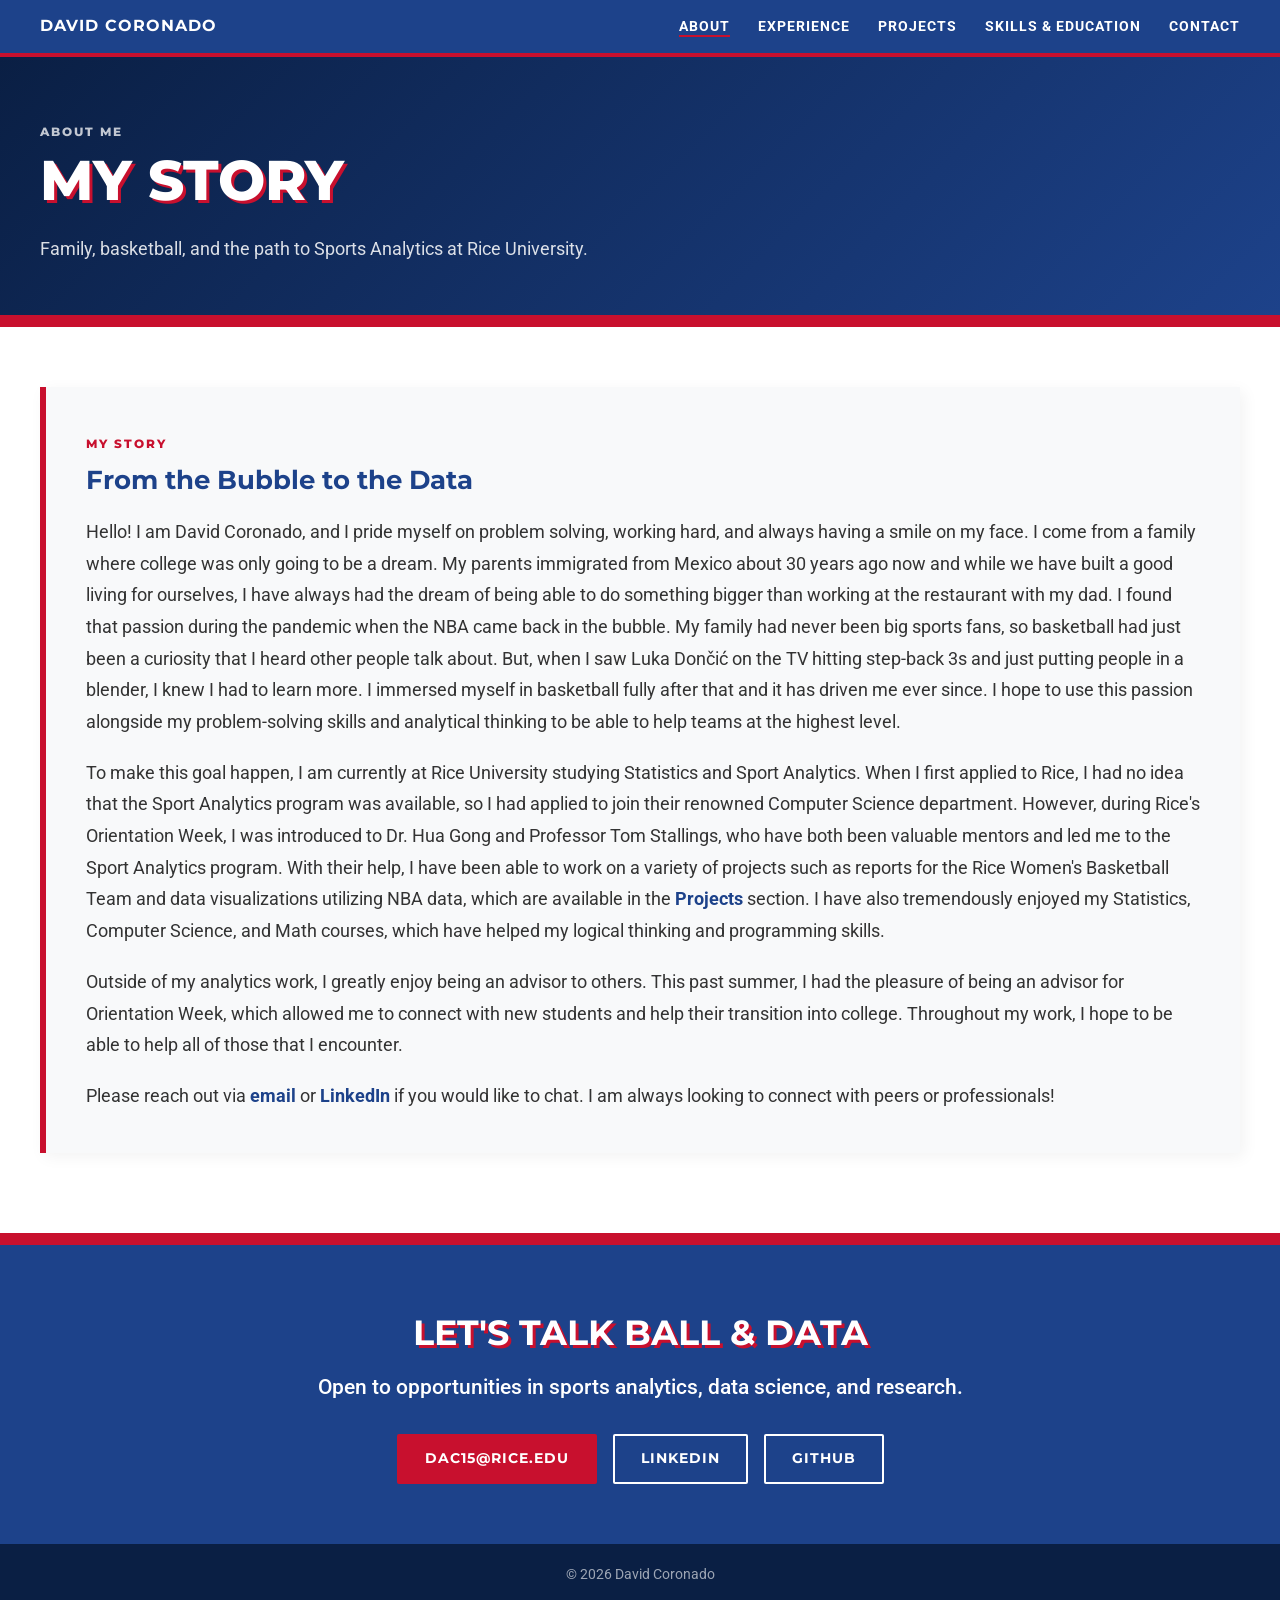
==== about.html @ 11c51b5b "Split portfolio into separate pages with tabbed navigation Move About, Experience, Projects, and Ski" ====
<!DOCTYPE html>
<html lang="en">
<head>
    <meta charset="UTF-8">
    <meta name="viewport" content="width=device-width, initial-scale=1.0">
    <title>About | David Coronado</title>
    <meta name="description" content="David Coronado's story: from the NBA bubble to Sports Analytics and Statistics at Rice University.">
    <link rel="stylesheet" href="style.css">
    <link href="https://fonts.googleapis.com/css2?family=Montserrat:wght@700;800&family=Roboto:wght@400;500&display=swap" rel="stylesheet">
</head>
<body>

    <nav class="top-nav">
        <div class="main-container nav-inner">
            <a href="index.html" class="site-title">David Coronado</a>
            <ul class="nav-links">
                <li><a href="about.html" class="active" aria-current="page">About</a></li>
                <li><a href="experience.html">Experience</a></li>
                <li><a href="projects.html">Projects</a></li>
                <li><a href="skills.html">Skills &amp; Education</a></li>
                <li><a href="#contact">Contact</a></li>
            </ul>
        </div>
    </nav>


    <header class="page-hero">
        <div class="main-container">
            <span class="category-tag light">About Me</span>
            <h1>MY STORY</h1>
            <p class="hero-lede">Family, basketball, and the path to Sports Analytics at Rice University.</p>
        </div>
    </header>

    <main class="main-container">

        <section class="story-block">
            <header class="section-header">
                <span class="category-tag">My Story</span>
                <h2>From the Bubble to the Data</h2>
            </header>
            <p>
                Hello! I am David Coronado, and I pride myself on problem solving, working hard, and always having a smile on my face. I come from a family where college was only going to be a dream. My parents immigrated from Mexico about 30 years ago now and while we have built a good living for ourselves, I have always had the dream of being able to do something bigger than working at the restaurant with my dad. I found that passion during the pandemic when the NBA came back in the bubble. My family had never been big sports fans, so basketball had just been a curiosity that I heard other people talk about. But, when I saw Luka Dončić on the TV hitting step-back 3s and just putting people in a blender, I knew I had to learn more. I immersed myself in basketball fully after that and it has driven me ever since. I hope to use this passion alongside my problem-solving skills and analytical thinking to be able to help teams at the highest level.
            </p>
            <p>
                To make this goal happen, I am currently at Rice University studying Statistics and Sport Analytics. When I first applied to Rice, I had no idea that the Sport Analytics program was available, so I had applied to join their renowned Computer Science department. However, during Rice's Orientation Week, I was introduced to Dr. Hua Gong and Professor Tom Stallings, who have both been valuable mentors and led me to the Sport Analytics program. With their help, I have been able to work on a variety of projects such as reports for the Rice Women's Basketball Team and data visualizations utilizing NBA data, which are available in the <a href="projects.html">Projects</a> section. I have also tremendously enjoyed my Statistics, Computer Science, and Math courses, which have helped my logical thinking and programming skills.
            </p>
            <p>
                Outside of my analytics work, I greatly enjoy being an advisor to others. This past summer, I had the pleasure of being an advisor for Orientation Week, which allowed me to connect with new students and help their transition into college. Throughout my work, I hope to be able to help all of those that I encounter.
            </p>
            <p>
                Please reach out via <a href="mailto:dac15@rice.edu">email</a> or <a href="https://www.linkedin.com/in/david-coronado-189642289" target="_blank" rel="noopener">LinkedIn</a> if you would like to chat. I am always looking to connect with peers or professionals!
            </p>
        </section>

    </main>

    <!-- CONTACT -->
    <section class="final-statement" id="contact">
        <div class="main-container">
            <h3 class="contact-title">Let's Talk Ball &amp; Data</h3>
            <p>Open to opportunities in sports analytics, data science, and research.</p>
            <div class="hero-actions centered">
                <a href="mailto:dac15@rice.edu" class="btn btn-red">dac15@rice.edu</a>
                <a href="https://www.linkedin.com/in/david-coronado-189642289" class="btn btn-outline" target="_blank" rel="noopener">LinkedIn</a>
                <a href="https://github.com/davcrown" class="btn btn-outline" target="_blank" rel="noopener">GitHub</a>
            </div>
        </div>
    </section>

    <footer class="site-footer">
        <div class="main-container">&copy; 2026 David Coronado</div>
    </footer>

</body>
</html>
---- style.css ----
* {
    margin: 0;
    padding: 0;
    box-sizing: border-box;
}

body {
    background-color: #ffffff; /*White */
    color: #333333; /*Black */
    font-family: 'Roboto', sans-serif; 
    line-height: 1.8;
}


:root {
    --nba-blue: #1D428A;
    --nba-red: #C8102E;
    --nba-white: #FFFFFF;
    --max-width: 1440px;
    --caption-gray: #6c757d;
    --highlight-green: var(--nba-red);
}

html {
    scroll-behavior: smooth;
    scroll-padding-top: 70px;
}

.main-container {
    max-width: var(--max-width);
    margin: 0 auto;
    padding: 0 40px;
}


.galaxy-hero.split {
    display: grid;
    grid-template-columns: 1.5fr 1fr; 
    gap: 40px;
    align-items: center; 
    width: 100%;
    background: linear-gradient(135deg, #0a1f44 0%, var(--nba-blue) 100%);
    border-bottom: 12px solid var(--nba-red);
    margin-top: 0px;
    min-height: auto;
}


.data-block.split {
    display: grid;
    grid-template-columns: 1.5fr 1fr; 
    gap: 50px;
    margin: 80px 0;
    align-items: start; 
}

.text-explanation {
    background-color: #f8f9fa;
    border-left: 6px solid var(--nba-blue);
    padding: 40px;
    font-size: 1.1rem;
    height: 100%;
    box-shadow: 4px 4px 15px rgba(0,0,0,0.05);
}

/* Visualization styling */
.viz img {
    width: 100%;
    max-width: 1440px;
    height: auto;
    border-radius: 4px;
    box-shadow: 0 10px 30px rgba(0,0,0,0.1);
}

.data-block.centered {
    max-width: var(--max-width);
    margin: 100px auto;
}

/* --- NAVIGATION (NBA Blue Strip) --- */
.top-nav {
    background-color: var(--nba-blue);
    color: var(--nba-white);
    padding: 12px 0;
    border-bottom: 4px solid var(--nba-red); 
    font-weight: 700;
    text-transform: uppercase;
}



.galaxy-hero h1 {
    font-family: 'Montserrat', sans-serif;
    font-size: 3.5rem;
    font-weight: 1000; 
    color: var(--nba-white);
    text-shadow: 3px 3px 0px var(--nba-red);
}

.galaxy-hero h2 {
    color: rgba(255, 255, 255, 0.9);
    font-weight: 600;
    margin-top: 10px;
}

/* --- CONTENT SECTIONS --- */

.data-block {
    display: grid;
    grid-template-columns: 1fr 1fr;
    gap: 40px;
    margin: 60px 0;
    align-items: center;
}


.bio-text p strong {
    color: var(--nba-red); 
}
a {
    color: var(--nba-blue);
    text-decoration: none;
    font-weight: 700;
    border-bottom: 2px solid transparent;
    transition: all 0.3s;
}

a:hover {
    color: var(--nba-red);
    border-bottom: 2px solid var(--nba-red);
}

.data-block p {
    margin-bottom: 1rem;
}

/* Handle the dual US Map setup */
.dual-maps {
    display: flex;
    flex-direction: column;
    gap: 20px;
}

/* All viz images are responsive */
.viz img {
    max-width: 100%;
    height: auto;
    display: block;
    margin: 0 auto;
}

/* Standard Caption style */
.caption {
    text-align: center;
    color: var(--caption-gray);
    font-size: 0.85rem;
    font-style: italic;
    margin-top: 10px;
}

/* --- LAYOUT VARIANTS --- */


.data-block.centered {
    display: block;
    text-align: center;
}

.data-block.centered .text-explanation {
    background: transparent;
    width: 100%;
    margin: 0 auto 30px auto;
    color: #333333;
}

.data-block.split-reversed {
    grid-template-columns: 1fr 1fr;
    grid-auto-flow: dense;
}
.data-block.split-reversed .viz { grid-column: 2; }
.data-block.split-reversed .text-explanation { grid-column: 1; }

.bio-section .bio-pic img {
    border-radius: 50%; 
    max-width: 300px;
    box-shadow: 0 4px 10px rgba(0,0,0,0.1);
}

.bio-text p strong {
    color: var(--highlight-green);
    font-size: 1.1rem;
}


.intro-block {
    margin-top: 50px;
    font-size: 1.1rem;
    color: #333333;
    width: 100%;
    margin-left: auto;
    margin-right: auto;
}

.intro-block p { margin-bottom: 1.5rem; }


.recap-block {
    margin: 80px auto;
    text-align: center;
    max-width: 800px;
    color: #555555;
    font-size: 1.05rem;
}

.recap-block p { margin-bottom: 1.5rem; }

.stats-divider {
    background-color: var(--nba-blue);
    color: white;
    padding: 15px 0;
    margin: 50px 0;
    transform: skewX(-10deg); 
}

.stats-divider h3 {
    transform: skewX(10deg); 
    text-transform: uppercase;
    letter-spacing: 2px;
    font-size: 1.2rem;
}

/* Container for the side-by-side grid */
.data-block-grid {
    display: grid;
    grid-template-columns: 1fr 1fr; 
    gap: 40px;
    margin: 80px auto;
    max-width: var(--max-width);
}

.full-width {
    grid-column: span 2;
    margin-bottom: 20px;
}

.grid-item {
    display: flex;
    flex-direction: column;
    gap: 20px;
}

.min-height {
    min-height: 180px;
    display: flex;
    flex-direction: column;
    justify-content: center;
}

.grid-item .viz img {
    border: 1px solid #ddd;
    border-radius: 4px;
    background: #fff;
    padding: 10px;
    transition: transform 0.3s ease;
}

.grid-item .viz img:hover {
    transform: scale(1.02); /* Subtle zoom for desktop interaction */
}

/* Stats List Styling */
.stats-list {
    list-style: none;
    padding: 0;
    margin-top: 20px;
}

.stats-list li {
    padding: 10px 0;
    border-bottom: 1px solid rgba(29, 66, 138, 0.1); 
    font-size: 0.95rem;
}

.stats-list li strong {
    color: var(--nba-blue);
}

.no-border img {
    border: none !important;
    box-shadow: none !important;
}

.viz img {
    transition: transform 0.3s ease;
    cursor: zoom-in;
}
.viz img:hover {
    transform: scale(1.02);
}

/* --- CONCLUSION SECTION --- */
.conclusion-grid {
    display: grid;
    grid-template-columns: repeat(3, 1fr);
    gap: 30px;
    margin: 60px auto;
    max-width: var(--max-width);
}

.conclusion-card {
    background: #fff;
    padding: 30px;
    border-top: 5px solid var(--nba-blue);
    box-shadow: 0 4px 12px rgba(0,0,0,0.08);
    transition: transform 0.3s ease;
}

.conclusion-card:hover {
    transform: translateY(-5px);
}

.icon-header {
    font-family: 'Montserrat', sans-serif;
    font-size: 2.5rem;
    font-weight: 800;
    margin-bottom: 15px;
    opacity: 0.2; 
}

.conclusion-card h4 {
    color: var(--nba-blue);
    text-transform: uppercase;
    margin-bottom: 15px;
    font-size: 1.2rem;
}

.final-statement {
    text-align: center;
    padding: 60px 0;
    background-color: var(--nba-blue);
    color: white;
    margin-top: 40px;
    font-size: 1.3rem;
    font-weight: 500;
    line-height: 1.6;
}

.final-statement strong {
    color: var(--nba-red);
}


/* =========================================================
   PORTFOLIO
   ========================================================= */

/* --- Sticky nav with links --- */
.top-nav {
    position: sticky;
    top: 0;
    z-index: 100;
}

.nav-inner {
    display: flex;
    justify-content: space-between;
    align-items: center;
    gap: 20px;
    flex-wrap: wrap;
}

.top-nav .site-title,
.top-nav .site-title:hover {
    font-family: 'Montserrat', sans-serif;
    color: var(--nba-white);
    border-bottom: none;
    letter-spacing: 1px;
}

.nav-links {
    list-style: none;
    display: flex;
    gap: 28px;
    flex-wrap: wrap;
}

.nav-links a {
    color: var(--nba-white);
    font-size: 0.9rem;
    letter-spacing: 1px;
}

.nav-links a:hover,
.nav-links a.active {
    color: var(--nba-white);
    border-bottom: 2px solid var(--nba-red);
}

/* --- Sub-page banner --- */
.page-hero {
    background: linear-gradient(135deg, #0a1f44 0%, var(--nba-blue) 100%);
    border-bottom: 12px solid var(--nba-red);
    padding: 60px 0 50px;
    margin-bottom: 60px;
}

.page-hero h1 {
    font-family: 'Montserrat', sans-serif;
    font-size: clamp(2.2rem, 4.5vw, 3.5rem);
    font-weight: 800;
    line-height: 1.1;
    color: var(--nba-white);
    text-shadow: 3px 3px 0px var(--nba-red);
}

.conclusion-grid.two-up {
    grid-template-columns: repeat(2, 1fr);
}

.two-up .project-card img {
    height: 280px;
}

.more-link {
    text-align: center;
    margin: -20px 0 80px;
}

/* --- Category tags --- */
.category-tag {
    display: inline-block;
    font-family: 'Montserrat', sans-serif;
    font-size: 0.75rem;
    font-weight: 800;
    text-transform: uppercase;
    letter-spacing: 2px;
    color: var(--nba-red);
    margin-bottom: 8px;
}

.category-tag.light {
    color: rgba(255, 255, 255, 0.75);
}

.section-header h2 {
    font-family: 'Montserrat', sans-serif;
    color: var(--nba-blue);
    line-height: 1.3;
    margin-bottom: 20px;
}

/* --- Hero --- */
.portfolio-hero {
    padding: 80px 0;
}

.portfolio-hero .main-container {
    margin: 0;
    padding-left: max(40px, calc((100vw - var(--max-width)) / 2 + 40px));
}

.portfolio-hero h1 {
    font-size: clamp(2.4rem, 5vw, 4rem);
    line-height: 1.1;
}

.hero-lede {
    color: rgba(255, 255, 255, 0.85);
    font-size: 1.15rem;
    max-width: 620px;
    margin-top: 20px;
}

.hero-pic {
    display: flex;
    justify-content: center;
    padding: 20px;
}

.hero-pic img {
    max-width: 320px;
    aspect-ratio: 1;
    object-fit: cover;
    border-radius: 50%;
    border: 8px solid var(--nba-white);
    box-shadow: 10px 10px 0 var(--nba-red);
    cursor: default;
}

/* --- Buttons --- */
.hero-actions {
    display: flex;
    gap: 16px;
    flex-wrap: wrap;
    margin-top: 30px;
}

.hero-actions.centered {
    justify-content: center;
}

.btn {
    display: inline-block;
    font-family: 'Montserrat', sans-serif;
    font-size: 0.85rem;
    text-transform: uppercase;
    letter-spacing: 1px;
    padding: 12px 26px;
    border: 2px solid transparent;
    border-radius: 2px;
    transition: transform 0.2s, background-color 0.2s, color 0.2s;
}

.btn:hover {
    transform: translateY(-2px);
}

.btn-red {
    background: var(--nba-red);
    color: var(--nba-white);
    border-color: var(--nba-red);
}

.btn-red:hover {
    background: var(--nba-white);
    color: var(--nba-red);
    border: 2px solid var(--nba-white);
}

.btn-outline {
    color: var(--nba-white);
    border-color: var(--nba-white);
}

.btn-outline:hover {
    background: var(--nba-white);
    color: var(--nba-blue);
    border: 2px solid var(--nba-white);
}

.btn-blue {
    background: var(--nba-blue);
    color: var(--nba-white);
    border-color: var(--nba-blue);
    margin-top: 10px;
}

.btn-blue:hover {
    background: var(--nba-red);
    color: var(--nba-white);
    border: 2px solid var(--nba-red);
}

/* --- About stat cards --- */
.stat-cards {
    display: grid;
    grid-template-columns: 1fr 1fr;
    gap: 20px;
}

.stat-card {
    background: #fff;
    border-top: 5px solid var(--nba-blue);
    box-shadow: 0 4px 12px rgba(0,0,0,0.08);
    padding: 30px 24px;
    display: flex;
    flex-direction: column;
    transition: transform 0.3s ease;
}

.stat-card.red {
    border-top-color: var(--nba-red);
}

.stat-card:hover {
    transform: translateY(-5px);
}

.stat-number {
    font-family: 'Montserrat', sans-serif;
    font-size: 2.6rem;
    font-weight: 800;
    color: var(--nba-blue);
    line-height: 1.1;
}

.stat-card.red .stat-number {
    color: var(--nba-red);
}

.stat-label {
    font-size: 0.95rem;
    color: #555;
    margin-top: 8px;
    line-height: 1.5;
}

/* --- Experience timeline --- */
.timeline {
    position: relative;
    margin: 60px 0 80px;
}

.timeline::before {
    content: "";
    position: absolute;
    left: 260px;
    top: 0;
    bottom: 0;
    width: 4px;
    background: rgba(29, 66, 138, 0.15);
}

.timeline-item {
    display: grid;
    grid-template-columns: 230px 1fr;
    gap: 60px;
    margin-bottom: 40px;
    position: relative;
}

.timeline-item::before {
    content: "";
    position: absolute;
    left: 254px;
    top: 10px;
    width: 16px;
    height: 16px;
    background: var(--nba-red);
    border: 3px solid var(--nba-white);
    box-shadow: 0 0 0 2px var(--nba-red);
    transform: rotate(45deg);
}

.timeline-meta {
    text-align: right;
    padding-top: 2px;
}

.timeline-date {
    display: block;
    font-family: 'Montserrat', sans-serif;
    font-weight: 800;
    color: var(--nba-red);
    font-size: 0.9rem;
    text-transform: uppercase;
    letter-spacing: 1px;
}

.timeline-org {
    display: block;
    font-weight: 500;
    color: var(--nba-blue);
    line-height: 1.4;
    margin-top: 4px;
}

.timeline-card {
    background-color: #f8f9fa;
    border-left: 6px solid var(--nba-blue);
    padding: 28px 34px;
    box-shadow: 4px 4px 15px rgba(0,0,0,0.05);
}

.timeline-card h4 {
    color: var(--nba-blue);
    text-transform: uppercase;
    font-size: 1.05rem;
    letter-spacing: 0.5px;
    margin-bottom: 6px;
}

.timeline-card p + h4 {
    margin-top: 20px;
}

.role-date {
    font-size: 0.8rem;
    color: var(--caption-gray);
    text-transform: none;
    font-weight: 400;
    margin-left: 8px;
}

.timeline-card .stats-list {
    margin-top: 6px;
}

/* --- Projects --- */
.project-feature .viz,
.project-feature .viz:hover,
.project-card,
.project-card:hover {
    border-bottom: none;
}

.project-card {
    color: #333333;
    font-weight: 400;
    display: block;
}

.project-card img {
    width: 100%;
    height: 200px;
    object-fit: cover;
    object-position: top;
    border: 1px solid #ddd;
    margin-bottom: 20px;
}

.project-card:hover h4 {
    color: var(--nba-red);
}

.tag-list {
    list-style: none;
    display: flex;
    flex-wrap: wrap;
    gap: 8px;
    margin: 10px 0 20px;
}

.tag-list li {
    background: rgba(29, 66, 138, 0.08);
    color: var(--nba-blue);
    font-size: 0.8rem;
    font-weight: 500;
    padding: 4px 12px;
    border-radius: 2px;
}

.conclusion-card .stats-list {
    margin-top: 0;
}

/* --- Story, project cards & coursework --- */
.story-block {
    background-color: #f8f9fa;
    border-left: 6px solid var(--nba-red);
    padding: 40px;
    margin: 0 0 80px;
    font-size: 1.1rem;
    box-shadow: 4px 4px 15px rgba(0,0,0,0.05);
}

.story-block p {
    margin-bottom: 1.2rem;
}

.story-block p:last-child {
    margin-bottom: 0;
}

.project-card .category-tag {
    display: block;
}

.card-link {
    font-weight: 700;
    color: var(--nba-blue);
}

.project-card:hover .card-link {
    color: var(--nba-red);
}

.coursework-block {
    margin: 0 0 80px;
}

.course-list {
    list-style: none;
    display: grid;
    grid-template-columns: repeat(2, 1fr);
    gap: 0 40px;
    margin-top: 10px;
}

.course-list li {
    padding: 10px 0;
    border-bottom: 1px solid rgba(29, 66, 138, 0.1);
    font-size: 0.95rem;
}

.course-list li strong {
    color: var(--nba-red);
    margin-right: 8px;
}

/* --- Project pages --- */
.hero-stats {
    padding: 20px 40px 20px 0;
}

.app-embed {
    margin: 60px 0 80px;
}

.app-frame {
    border: 1px solid #ddd;
    border-top: 6px solid var(--nba-blue);
    box-shadow: 0 10px 30px rgba(0,0,0,0.1);
    background: #f8f9fa;
}

.app-frame iframe {
    display: block;
    width: 100%;
    height: 85vh;
    min-height: 600px;
    border: none;
}

.feature-grid {
    margin-top: 0;
}

/* --- Contact & footer --- */
.contact-title {
    font-family: 'Montserrat', sans-serif;
    font-size: 2.2rem;
    text-transform: uppercase;
    text-shadow: 3px 3px 0 var(--nba-red);
    margin-bottom: 10px;
}

.final-statement {
    border-top: 12px solid var(--nba-red);
}

.site-footer {
    background: #0a1f44;
    color: rgba(255, 255, 255, 0.6);
    text-align: center;
    padding: 18px 0;
    font-size: 0.85rem;
}

/* =========================================================
   RESPONSIVE
   ========================================================= */
@media (max-width: 900px) {
    .main-container {
        padding: 0 20px;
    }

    .galaxy-hero.split,
    .data-block,
    .data-block.split,
    .data-block.split-reversed,
    .data-block-grid,
    .conclusion-grid {
        grid-template-columns: 1fr;
    }

    .data-block.split-reversed .viz,
    .data-block.split-reversed .text-explanation {
        grid-column: auto;
    }

    .full-width {
        grid-column: auto;
    }

    .portfolio-hero {
        padding: 50px 0 30px;
    }

    .portfolio-hero .main-container {
        padding-left: 20px;
    }

    .portfolio-hero h1,
    .galaxy-hero h1 {
        font-size: 2.4rem;
    }

    .hero-pic {
        order: -1;
    }

    .hero-pic img {
        max-width: 200px;
    }

    .hero-stats {
        padding: 0 20px 20px;
    }

    .app-frame iframe {
        min-height: 500px;
    }

    .story-block {
        padding: 24px;
    }

    .conclusion-grid.two-up {
        grid-template-columns: 1fr;
    }

    .page-hero {
        padding: 40px 0 30px;
        margin-bottom: 40px;
    }

    .course-list {
        grid-template-columns: 1fr;
    }

    .text-explanation {
        padding: 24px;
    }

    .nav-links {
        gap: 16px;
    }

    .timeline::before,
    .timeline-item::before {
        display: none;
    }

    .timeline-item {
        grid-template-columns: 1fr;
        gap: 10px;
    }

    .timeline-meta {
        text-align: left;
    }
}

@media (max-width: 520px) {
    .stat-cards {
        grid-template-columns: 1fr;
    }

    .top-nav .site-title {
        width: 100%;
    }
}
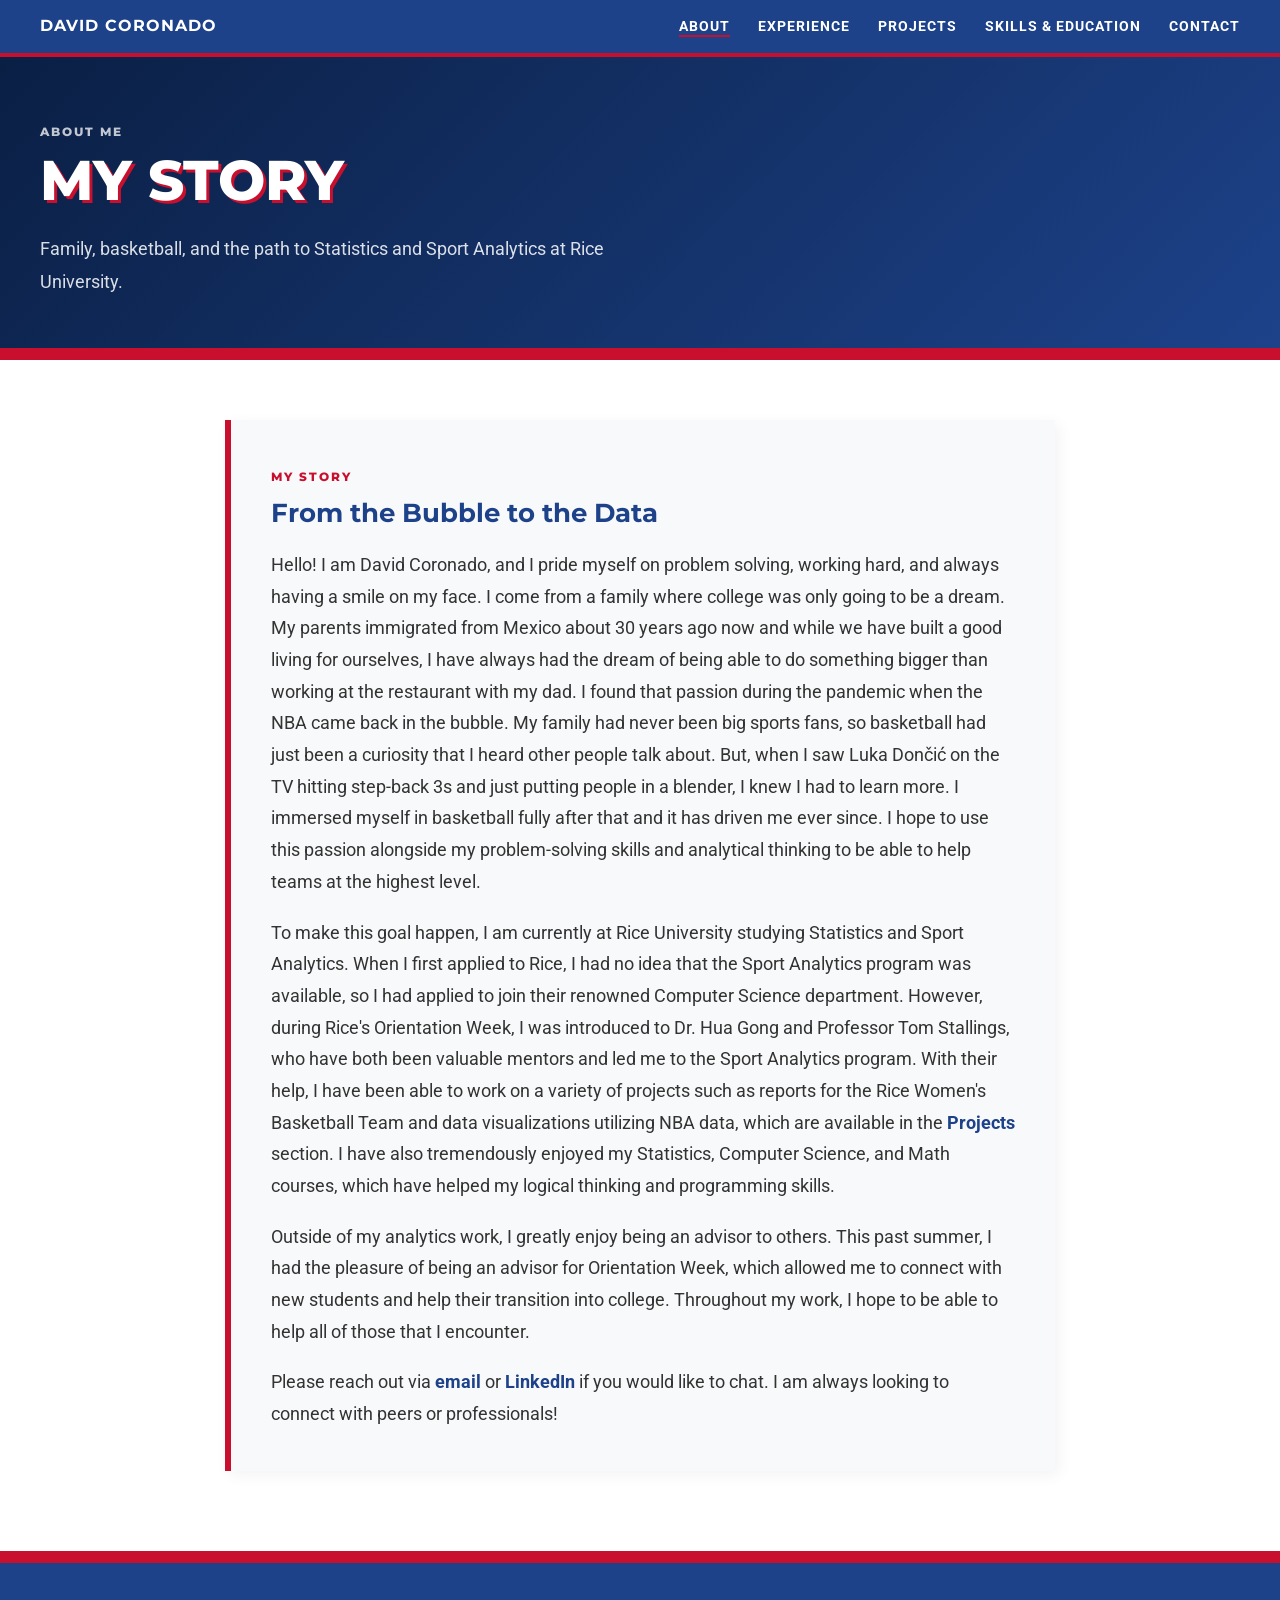
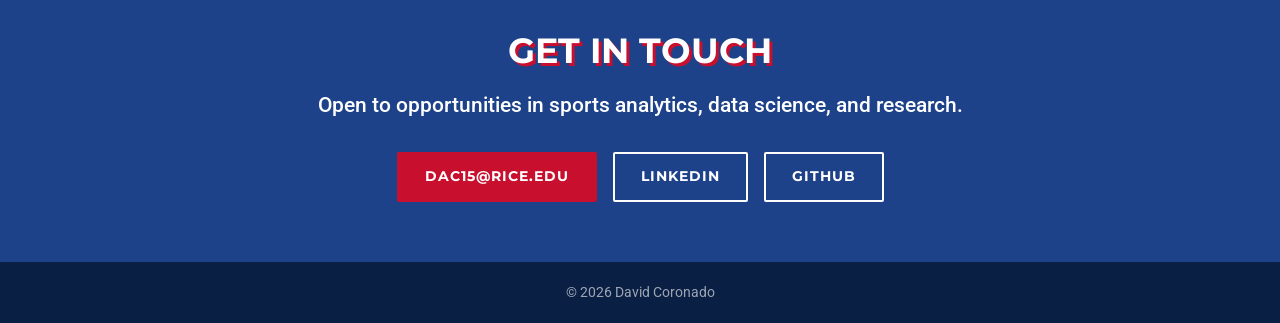
==== commit 08c607a5: "Polish site: degree wording, teammates, speed, phone nav, previews - Label the degree as B.A. Statis" ====
--- a/about.html
+++ b/about.html
@@ -4,7 +4,15 @@
     <meta charset="UTF-8">
     <meta name="viewport" content="width=device-width, initial-scale=1.0">
     <title>About | David Coronado</title>
-    <meta name="description" content="David Coronado's story: from the NBA bubble to Sports Analytics and Statistics at Rice University.">
+    <meta name="description" content="David Coronado's story: from the NBA bubble to Statistics and Sport Analytics at Rice University.">
+    <link rel="icon" href="docs/assets/favicon.svg" type="image/svg+xml">
+    <meta property="og:type" content="website">
+    <meta property="og:site_name" content="David Coronado">
+    <meta property="og:title" content="About | David Coronado">
+    <meta property="og:description" content="David Coronado's story: from the NBA bubble to Statistics and Sport Analytics at Rice University.">
+    <meta property="og:url" content="https://davcrown.github.io/about.html">
+    <meta property="og:image" content="https://davcrown.github.io/docs/assets/headshot.jpg">
+    <meta name="twitter:card" content="summary_large_image">
     <link rel="stylesheet" href="style.css">
     <link href="https://fonts.googleapis.com/css2?family=Montserrat:wght@700;800&family=Roboto:wght@400;500&display=swap" rel="stylesheet">
 </head>
@@ -28,7 +36,7 @@
         <div class="main-container">
             <span class="category-tag light">About Me</span>
             <h1>MY STORY</h1>
-            <p class="hero-lede">Family, basketball, and the path to Sports Analytics at Rice University.</p>
+            <p class="hero-lede">Family, basketball, and the path to Statistics and Sport Analytics at Rice University.</p>
         </div>
     </header>
 
@@ -58,7 +66,7 @@
     <!-- CONTACT -->
     <section class="final-statement" id="contact">
         <div class="main-container">
-            <h3 class="contact-title">Let's Talk Ball &amp; Data</h3>
+            <h3 class="contact-title">Get in Touch</h3>
             <p>Open to opportunities in sports analytics, data science, and research.</p>
             <div class="hero-actions centered">
                 <a href="mailto:dac15@rice.edu" class="btn btn-red">dac15@rice.edu</a>
--- a/style.css
+++ b/style.css
@@ -93,7 +93,7 @@
 .galaxy-hero h1 {
     font-family: 'Montserrat', sans-serif;
     font-size: 3.5rem;
-    font-weight: 1000; 
+    font-weight: 800;
     color: var(--nba-white);
     text-shadow: 3px 3px 0px var(--nba-red);
 }
@@ -305,6 +305,7 @@
     grid-template-columns: repeat(3, 1fr);
     gap: 30px;
     margin: 60px auto;
+    align-items: stretch;
     max-width: var(--max-width);
 }
 
@@ -420,6 +421,10 @@
 
 .two-up .project-card img {
     height: 280px;
+}
+
+.stats-divider.first-divider {
+    margin-top: 0;
 }
 
 .more-link {
@@ -736,6 +741,18 @@
 }
 
 /* --- Story, project cards & coursework --- */
+.about-block {
+    margin: 80px 0 60px;
+}
+
+.about-block p {
+    margin-bottom: 1rem;
+}
+
+.about-block p:last-child {
+    margin-bottom: 0;
+}
+
 .story-block {
     background-color: #f8f9fa;
     border-left: 6px solid var(--nba-red);
@@ -789,6 +806,82 @@
     margin-right: 8px;
 }
 
+.course-groups {
+    display: grid;
+    grid-template-columns: repeat(2, 1fr);
+    gap: 30px 40px;
+    margin-top: 20px;
+}
+
+.course-groups h4 {
+    color: var(--nba-blue);
+    text-transform: uppercase;
+    letter-spacing: 1px;
+    font-size: 1rem;
+}
+
+.course-groups .course-list {
+    grid-template-columns: 1fr;
+}
+
+.team-list {
+    list-style: none;
+    display: grid;
+    grid-template-columns: repeat(5, 1fr);
+    gap: 16px;
+    margin-top: 20px;
+}
+
+.team-list li {
+    background: #fff;
+    border-top: 4px solid var(--nba-blue);
+    box-shadow: 0 4px 12px rgba(0,0,0,0.06);
+    padding: 16px;
+    display: flex;
+    flex-direction: column;
+    gap: 4px;
+    font-size: 0.95rem;
+    line-height: 1.4;
+}
+
+.team-list li.me {
+    border-top-color: var(--nba-red);
+}
+
+.team-list li strong {
+    color: var(--nba-blue);
+}
+
+.team-list li span {
+    color: #555;
+}
+
+.school-location {
+    font-size: 0.85rem;
+    color: var(--caption-gray);
+}
+
+.gpa {
+    font-family: 'Montserrat', sans-serif;
+    font-weight: 800;
+    color: var(--nba-red);
+    letter-spacing: 1px;
+}
+
+.in-progress {
+    display: inline-block;
+    background: var(--nba-red);
+    color: var(--nba-white);
+    font-size: 0.7rem;
+    font-weight: 500;
+    text-transform: uppercase;
+    letter-spacing: 1px;
+    padding: 0 8px;
+    margin-left: 6px;
+    border-radius: 2px;
+    vertical-align: middle;
+}
+
 /* --- Project pages --- */
 .hero-stats {
     padding: 20px 40px 20px 0;
@@ -815,6 +908,149 @@
 
 .feature-grid {
     margin-top: 0;
+}
+
+.hero-photo {
+    padding: 20px 40px 20px 0;
+}
+
+.hero-photo img {
+    aspect-ratio: 3 / 2;
+    object-fit: cover;
+    border: 6px solid var(--nba-white);
+    box-shadow: 10px 10px 0 var(--nba-red);
+    cursor: default;
+}
+
+.stat-cards.four-stats {
+    grid-template-columns: repeat(4, 1fr);
+    margin: 40px 0 0;
+}
+
+.shot {
+    margin: 0 0 16px;
+}
+
+.shot img {
+    display: block;
+    width: 100%;
+    height: auto;
+    border: 1px solid #ddd;
+    border-radius: 4px;
+    box-shadow: 0 4px 12px rgba(0,0,0,0.08);
+}
+
+.shot-link,
+.shot-link:hover {
+    border-bottom: none;
+}
+
+.shot-link img {
+    cursor: zoom-in;
+}
+
+.shot figcaption {
+    font-size: 0.85rem;
+    font-style: italic;
+    color: var(--caption-gray);
+    margin-top: 8px;
+    line-height: 1.4;
+}
+
+.funnel-figure {
+    margin: 40px 0 0;
+}
+
+.gate-visual {
+    display: flex;
+    flex-direction: column;
+    gap: 30px;
+}
+
+.before-after {
+    display: grid;
+    grid-template-columns: 1fr 1fr;
+    gap: 24px;
+    max-width: 760px;
+    margin: 0 auto 80px;
+}
+
+.ba-label {
+    display: inline-block;
+    font-family: 'Montserrat', sans-serif;
+    font-style: normal;
+    font-weight: 800;
+    font-size: 0.7rem;
+    letter-spacing: 1px;
+    text-transform: uppercase;
+    background: var(--nba-blue);
+    color: var(--nba-white);
+    padding: 1px 8px;
+    border-radius: 2px;
+    margin-right: 6px;
+}
+
+.ba-label.after {
+    background: var(--nba-red);
+}
+
+.conclusion-card p + .stats-list {
+    margin-top: 12px;
+}
+
+.card-link-row {
+    margin-top: 10px;
+}
+
+.conclusion-card code {
+    font-family: Consolas, 'Courier New', monospace;
+    font-size: 0.85em;
+    background: rgba(29, 66, 138, 0.08);
+    color: var(--nba-blue);
+    padding: 1px 5px;
+    border-radius: 2px;
+}
+
+.gate-block {
+    grid-template-columns: 1fr 1.5fr;
+}
+
+.gate-number {
+    display: flex;
+    justify-content: center;
+    align-items: baseline;
+    gap: 18px;
+    font-family: 'Montserrat', sans-serif;
+    font-weight: 800;
+    font-size: 6rem;
+    line-height: 1;
+    color: var(--nba-blue);
+}
+
+.gate-number i {
+    font-style: normal;
+    font-size: 3.5rem;
+    color: var(--caption-gray);
+    opacity: 0.5;
+}
+
+.gate-number .hl {
+    color: var(--nba-red);
+}
+
+.conclusion-grid.four-up {
+    grid-template-columns: repeat(4, 1fr);
+}
+
+.section-header h2 code {
+    font-family: Consolas, 'Courier New', monospace;
+    font-size: 0.9em;
+}
+
+@media (max-width: 1200px) {
+    .conclusion-grid.four-up {
+        grid-template-columns: repeat(2, 1fr);
+    }
 }
 
 /* --- Contact & footer --- */
@@ -897,8 +1133,29 @@
         padding: 24px;
     }
 
-    .conclusion-grid.two-up {
+    .conclusion-grid.two-up,
+    .conclusion-grid.four-up,
+    .gate-block,
+    .before-after {
         grid-template-columns: 1fr;
+    }
+
+    .stat-cards.four-stats,
+    .team-list {
+        grid-template-columns: 1fr 1fr;
+    }
+
+    .hero-photo {
+        padding: 0 20px 20px;
+        order: -1;
+    }
+
+    .gate-number {
+        font-size: 3.5rem;
+    }
+
+    .gate-number i {
+        font-size: 2.2rem;
     }
 
     .page-hero {
@@ -906,7 +1163,8 @@
         margin-bottom: 40px;
     }
 
-    .course-list {
+    .course-list,
+    .course-groups {
         grid-template-columns: 1fr;
     }
 
@@ -942,3 +1200,57 @@
         width: 100%;
     }
 }
+
+/* --- Readable line length for long-form text --- */
+.intro-block p,
+.story-block p,
+.about-block p,
+.coursework-block > p,
+.data-block.centered .text-explanation p {
+    max-width: 75ch;
+}
+
+.data-block.centered .text-explanation p {
+    margin-left: auto;
+    margin-right: auto;
+}
+
+/* --- Compact phone nav: not sticky, links on one swipeable row --- */
+@media (max-width: 900px) {
+    .top-nav {
+        position: static;
+        padding: 10px 0 6px;
+    }
+
+    .nav-inner {
+        gap: 6px;
+    }
+
+    .nav-links {
+        flex-wrap: nowrap;
+        overflow-x: auto;
+        gap: 18px;
+        width: 100%;
+        padding-bottom: 4px;
+        scrollbar-width: none;
+    }
+
+    .nav-links::-webkit-scrollbar {
+        display: none;
+    }
+
+    .nav-links a {
+        font-size: 0.8rem;
+        white-space: nowrap;
+    }
+
+    html {
+        scroll-padding-top: 0;
+    }
+}
+
+.story-block {
+    max-width: calc(75ch + 80px);
+    margin-left: auto;
+    margin-right: auto;
+}
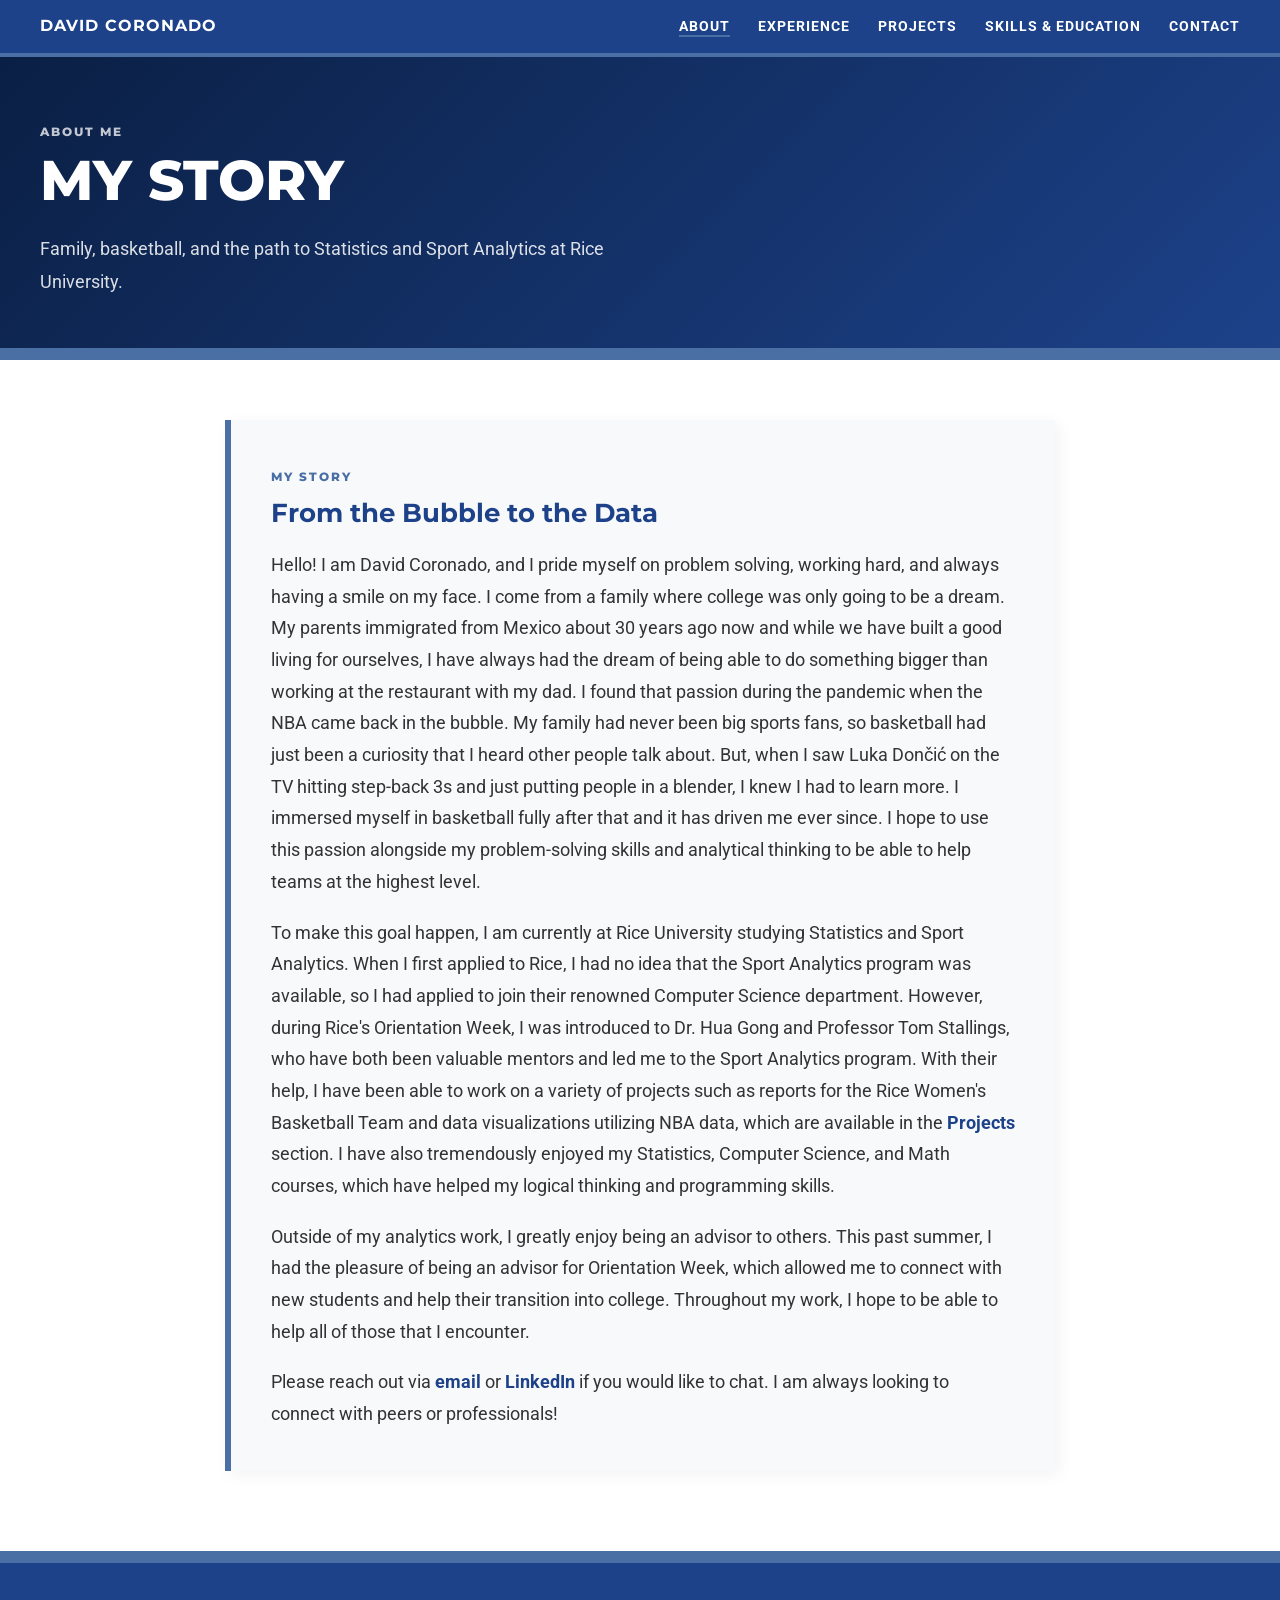
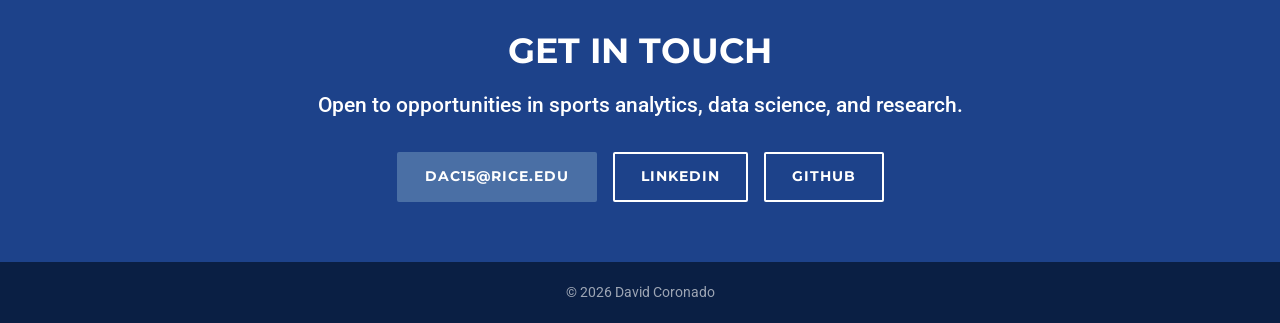
==== commit 6c78e6d5: "Replace red accent with slate blue Move the site's accent to a single --accent color, slate blue, an" ====
--- a/about.html
+++ b/about.html
@@ -69,7 +69,7 @@
             <h3 class="contact-title">Get in Touch</h3>
             <p>Open to opportunities in sports analytics, data science, and research.</p>
             <div class="hero-actions centered">
-                <a href="mailto:dac15@rice.edu" class="btn btn-red">dac15@rice.edu</a>
+                <a href="mailto:dac15@rice.edu" class="btn btn-accent">dac15@rice.edu</a>
                 <a href="https://www.linkedin.com/in/david-coronado-189642289" class="btn btn-outline" target="_blank" rel="noopener">LinkedIn</a>
                 <a href="https://github.com/davcrown" class="btn btn-outline" target="_blank" rel="noopener">GitHub</a>
             </div>
--- a/style.css
+++ b/style.css
@@ -15,11 +15,11 @@
 
 :root {
     --nba-blue: #1D428A;
-    --nba-red: #C8102E;
+    --accent: #4A6FA5;
     --nba-white: #FFFFFF;
     --max-width: 1440px;
     --caption-gray: #6c757d;
-    --highlight-green: var(--nba-red);
+    --highlight-green: var(--accent);
 }
 
 html {
@@ -41,7 +41,7 @@
     align-items: center; 
     width: 100%;
     background: linear-gradient(135deg, #0a1f44 0%, var(--nba-blue) 100%);
-    border-bottom: 12px solid var(--nba-red);
+    border-bottom: 12px solid var(--accent);
     margin-top: 0px;
     min-height: auto;
 }
@@ -83,7 +83,7 @@
     background-color: var(--nba-blue);
     color: var(--nba-white);
     padding: 12px 0;
-    border-bottom: 4px solid var(--nba-red); 
+    border-bottom: 4px solid var(--accent); 
     font-weight: 700;
     text-transform: uppercase;
 }
@@ -95,7 +95,6 @@
     font-size: 3.5rem;
     font-weight: 800;
     color: var(--nba-white);
-    text-shadow: 3px 3px 0px var(--nba-red);
 }
 
 .galaxy-hero h2 {
@@ -116,7 +115,7 @@
 
 
 .bio-text p strong {
-    color: var(--nba-red); 
+    color: var(--accent); 
 }
 a {
     color: var(--nba-blue);
@@ -127,8 +126,8 @@
 }
 
 a:hover {
-    color: var(--nba-red);
-    border-bottom: 2px solid var(--nba-red);
+    color: var(--accent);
+    border-bottom: 2px solid var(--accent);
 }
 
 .data-block p {
@@ -348,7 +347,7 @@
 }
 
 .final-statement strong {
-    color: var(--nba-red);
+    color: var(--accent);
 }
 
 
@@ -395,13 +394,13 @@
 .nav-links a:hover,
 .nav-links a.active {
     color: var(--nba-white);
-    border-bottom: 2px solid var(--nba-red);
+    border-bottom: 2px solid var(--accent);
 }
 
 /* --- Sub-page banner --- */
 .page-hero {
     background: linear-gradient(135deg, #0a1f44 0%, var(--nba-blue) 100%);
-    border-bottom: 12px solid var(--nba-red);
+    border-bottom: 12px solid var(--accent);
     padding: 60px 0 50px;
     margin-bottom: 60px;
 }
@@ -412,7 +411,6 @@
     font-weight: 800;
     line-height: 1.1;
     color: var(--nba-white);
-    text-shadow: 3px 3px 0px var(--nba-red);
 }
 
 .conclusion-grid.two-up {
@@ -440,7 +438,7 @@
     font-weight: 800;
     text-transform: uppercase;
     letter-spacing: 2px;
-    color: var(--nba-red);
+    color: var(--accent);
     margin-bottom: 8px;
 }
 
@@ -489,7 +487,7 @@
     object-fit: cover;
     border-radius: 50%;
     border: 8px solid var(--nba-white);
-    box-shadow: 10px 10px 0 var(--nba-red);
+    box-shadow: 10px 10px 0 var(--accent);
     cursor: default;
 }
 
@@ -521,15 +519,15 @@
     transform: translateY(-2px);
 }
 
-.btn-red {
-    background: var(--nba-red);
+.btn-accent {
+    background: var(--accent);
     color: var(--nba-white);
-    border-color: var(--nba-red);
-}
-
-.btn-red:hover {
+    border-color: var(--accent);
+}
+
+.btn-accent:hover {
     background: var(--nba-white);
-    color: var(--nba-red);
+    color: var(--accent);
     border: 2px solid var(--nba-white);
 }
 
@@ -552,9 +550,9 @@
 }
 
 .btn-blue:hover {
-    background: var(--nba-red);
+    background: var(--accent);
     color: var(--nba-white);
-    border: 2px solid var(--nba-red);
+    border: 2px solid var(--accent);
 }
 
 /* --- About stat cards --- */
@@ -574,8 +572,8 @@
     transition: transform 0.3s ease;
 }
 
-.stat-card.red {
-    border-top-color: var(--nba-red);
+.stat-card.accent {
+    border-top-color: var(--accent);
 }
 
 .stat-card:hover {
@@ -590,8 +588,8 @@
     line-height: 1.1;
 }
 
-.stat-card.red .stat-number {
-    color: var(--nba-red);
+.stat-card.accent .stat-number {
+    color: var(--accent);
 }
 
 .stat-label {
@@ -632,9 +630,9 @@
     top: 10px;
     width: 16px;
     height: 16px;
-    background: var(--nba-red);
+    background: var(--accent);
     border: 3px solid var(--nba-white);
-    box-shadow: 0 0 0 2px var(--nba-red);
+    box-shadow: 0 0 0 2px var(--accent);
     transform: rotate(45deg);
 }
 
@@ -647,7 +645,7 @@
     display: block;
     font-family: 'Montserrat', sans-serif;
     font-weight: 800;
-    color: var(--nba-red);
+    color: var(--accent);
     font-size: 0.9rem;
     text-transform: uppercase;
     letter-spacing: 1px;
@@ -716,7 +714,7 @@
 }
 
 .project-card:hover h4 {
-    color: var(--nba-red);
+    color: var(--accent);
 }
 
 .tag-list {
@@ -755,7 +753,7 @@
 
 .story-block {
     background-color: #f8f9fa;
-    border-left: 6px solid var(--nba-red);
+    border-left: 6px solid var(--accent);
     padding: 40px;
     margin: 0 0 80px;
     font-size: 1.1rem;
@@ -780,7 +778,7 @@
 }
 
 .project-card:hover .card-link {
-    color: var(--nba-red);
+    color: var(--accent);
 }
 
 .coursework-block {
@@ -802,7 +800,7 @@
 }
 
 .course-list li strong {
-    color: var(--nba-red);
+    color: var(--accent);
     margin-right: 8px;
 }
 
@@ -845,7 +843,7 @@
 }
 
 .team-list li.me {
-    border-top-color: var(--nba-red);
+    border-top-color: var(--accent);
 }
 
 .team-list li strong {
@@ -864,13 +862,13 @@
 .gpa {
     font-family: 'Montserrat', sans-serif;
     font-weight: 800;
-    color: var(--nba-red);
+    color: var(--accent);
     letter-spacing: 1px;
 }
 
 .in-progress {
     display: inline-block;
-    background: var(--nba-red);
+    background: var(--accent);
     color: var(--nba-white);
     font-size: 0.7rem;
     font-weight: 500;
@@ -918,7 +916,7 @@
     aspect-ratio: 3 / 2;
     object-fit: cover;
     border: 6px solid var(--nba-white);
-    box-shadow: 10px 10px 0 var(--nba-red);
+    box-shadow: 10px 10px 0 var(--accent);
     cursor: default;
 }
 
@@ -991,7 +989,7 @@
 }
 
 .ba-label.after {
-    background: var(--nba-red);
+    background: var(--accent);
 }
 
 .conclusion-card p + .stats-list {
@@ -1035,7 +1033,7 @@
 }
 
 .gate-number .hl {
-    color: var(--nba-red);
+    color: var(--accent);
 }
 
 .conclusion-grid.four-up {
@@ -1058,12 +1056,11 @@
     font-family: 'Montserrat', sans-serif;
     font-size: 2.2rem;
     text-transform: uppercase;
-    text-shadow: 3px 3px 0 var(--nba-red);
     margin-bottom: 10px;
 }
 
 .final-statement {
-    border-top: 12px solid var(--nba-red);
+    border-top: 12px solid var(--accent);
 }
 
 .site-footer {
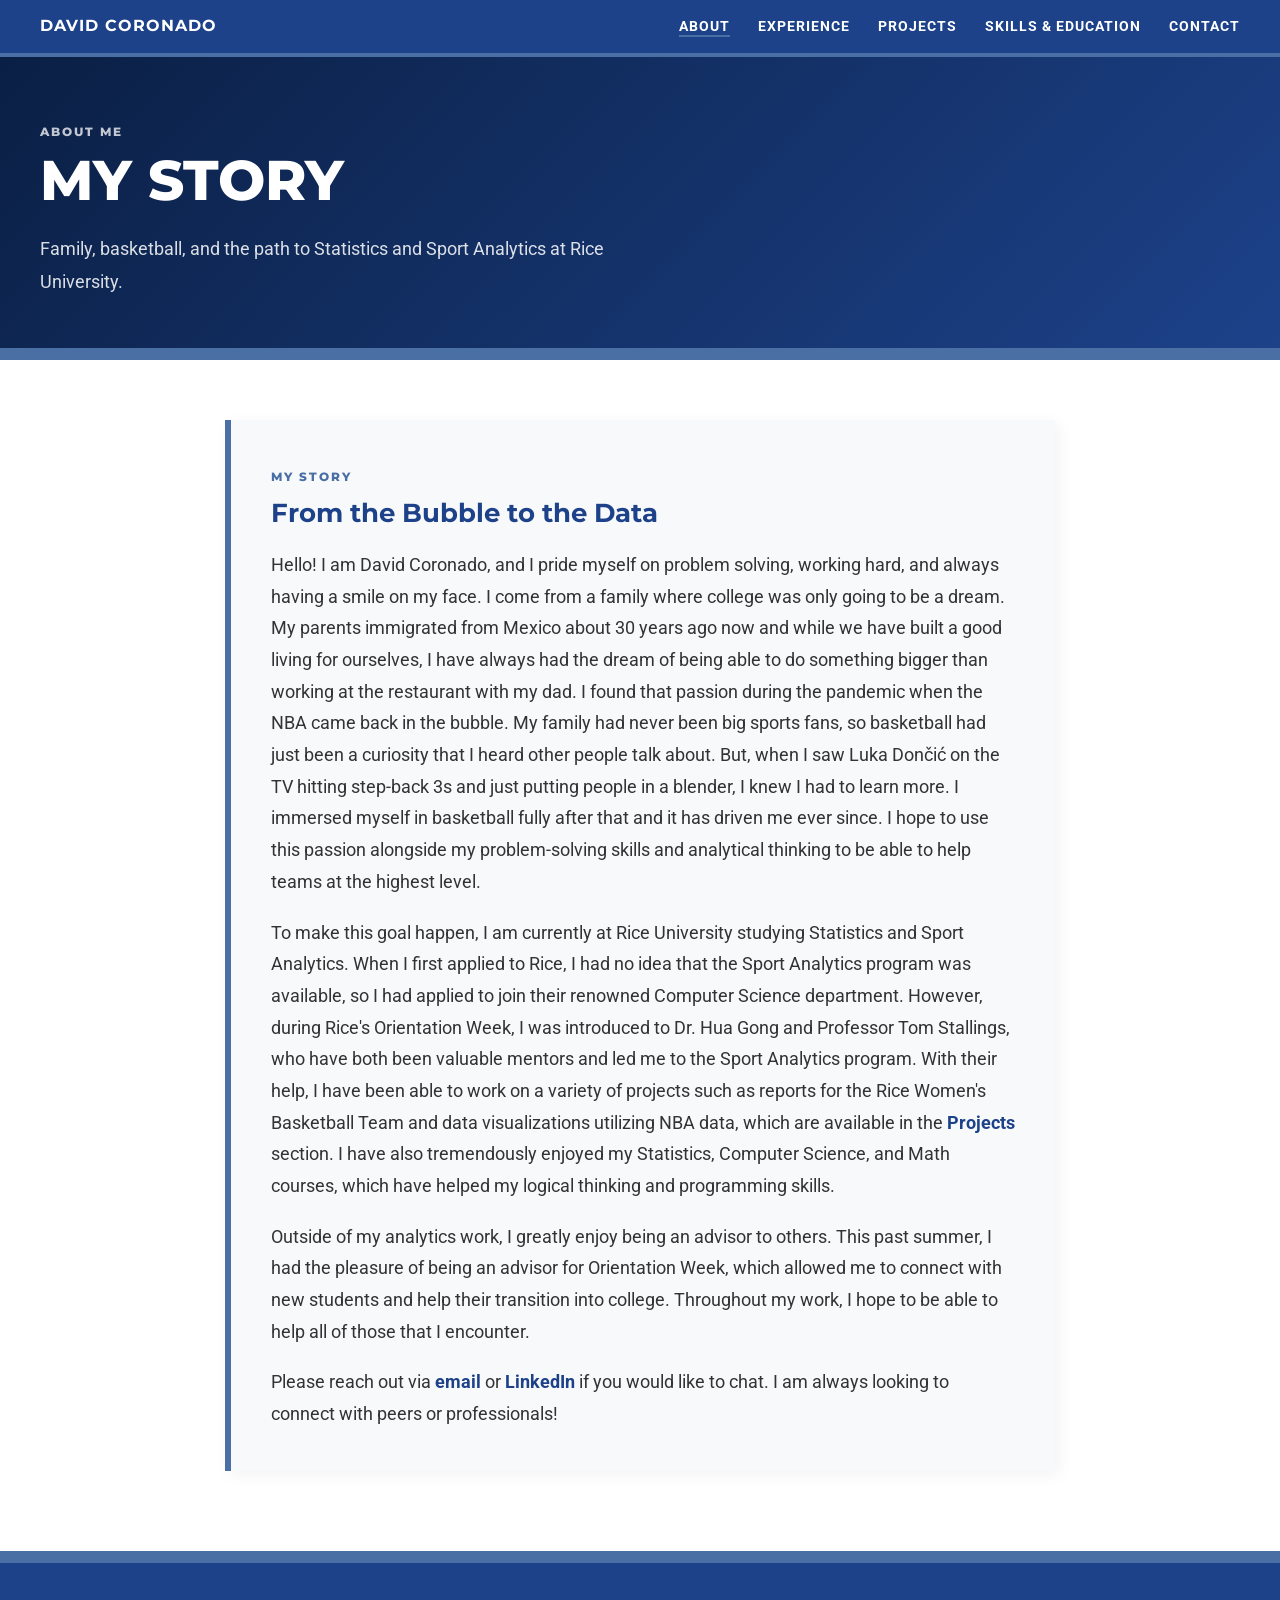
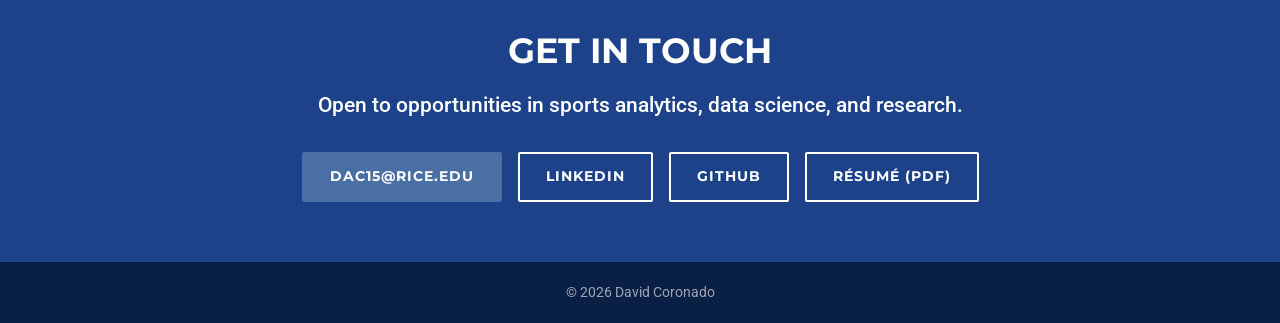
==== commit a9b0b3b4: "Add downloadable resume PDF Add a one-page resume PDF (no phone number) with a Download Resume butto" ====
--- a/about.html
+++ b/about.html
@@ -72,6 +72,7 @@
                 <a href="mailto:dac15@rice.edu" class="btn btn-accent">dac15@rice.edu</a>
                 <a href="https://www.linkedin.com/in/david-coronado-189642289" class="btn btn-outline" target="_blank" rel="noopener">LinkedIn</a>
                 <a href="https://github.com/davcrown" class="btn btn-outline" target="_blank" rel="noopener">GitHub</a>
+                <a href="docs/David-Coronado-Resume.pdf" class="btn btn-outline" download>R&eacute;sum&eacute; (PDF)</a>
             </div>
         </div>
     </section>
--- a/style.css
+++ b/style.css
@@ -1251,3 +1251,90 @@
     margin-left: auto;
     margin-right: auto;
 }
+
+/* --- Click-to-load dashboard embed (CFB page) --- */
+.embed-actions {
+    text-align: right;
+    margin-bottom: 10px;
+    font-size: 0.95rem;
+}
+
+.lazy-embed {
+    position: relative;
+}
+
+.lazy-embed iframe {
+    height: 900px;
+    min-height: 0;
+}
+
+.embed-preview {
+    position: relative;
+}
+
+.embed-preview img {
+    display: block;
+    width: 100%;
+    height: auto;
+}
+
+.embed-overlay {
+    position: absolute;
+    inset: 0;
+    display: flex;
+    align-items: center;
+    justify-content: center;
+    background: linear-gradient(180deg, rgba(10, 31, 68, 0.15) 0%, rgba(10, 31, 68, 0.55) 100%);
+}
+
+.embed-overlay .btn {
+    font-size: 1rem;
+    padding: 16px 32px;
+    box-shadow: 0 10px 30px rgba(0, 0, 0, 0.3);
+    cursor: pointer;
+}
+
+.embed-open {
+    display: none;
+}
+
+.embed-loading {
+    position: absolute;
+    inset: 0;
+    display: flex;
+    align-items: center;
+    justify-content: center;
+    padding: 20px;
+    text-align: center;
+    background: #f8f9fa;
+    color: var(--nba-blue);
+    font-weight: 500;
+    font-size: 1.05rem;
+}
+
+.embed-loading[hidden],
+.embed-preview[hidden] {
+    display: none;
+}
+
+/* Phones: the dashboard needs a desktop width, so show the preview and a link instead */
+@media (max-width: 767px) {
+    .lazy-embed iframe,
+    .lazy-embed .embed-loading,
+    .embed-launch {
+        display: none !important;
+    }
+
+    .lazy-embed .embed-preview {
+        display: block !important;
+    }
+
+    .embed-open {
+        display: inline-block;
+    }
+
+    .embed-overlay .btn {
+        font-size: 0.85rem;
+        padding: 12px 20px;
+    }
+}
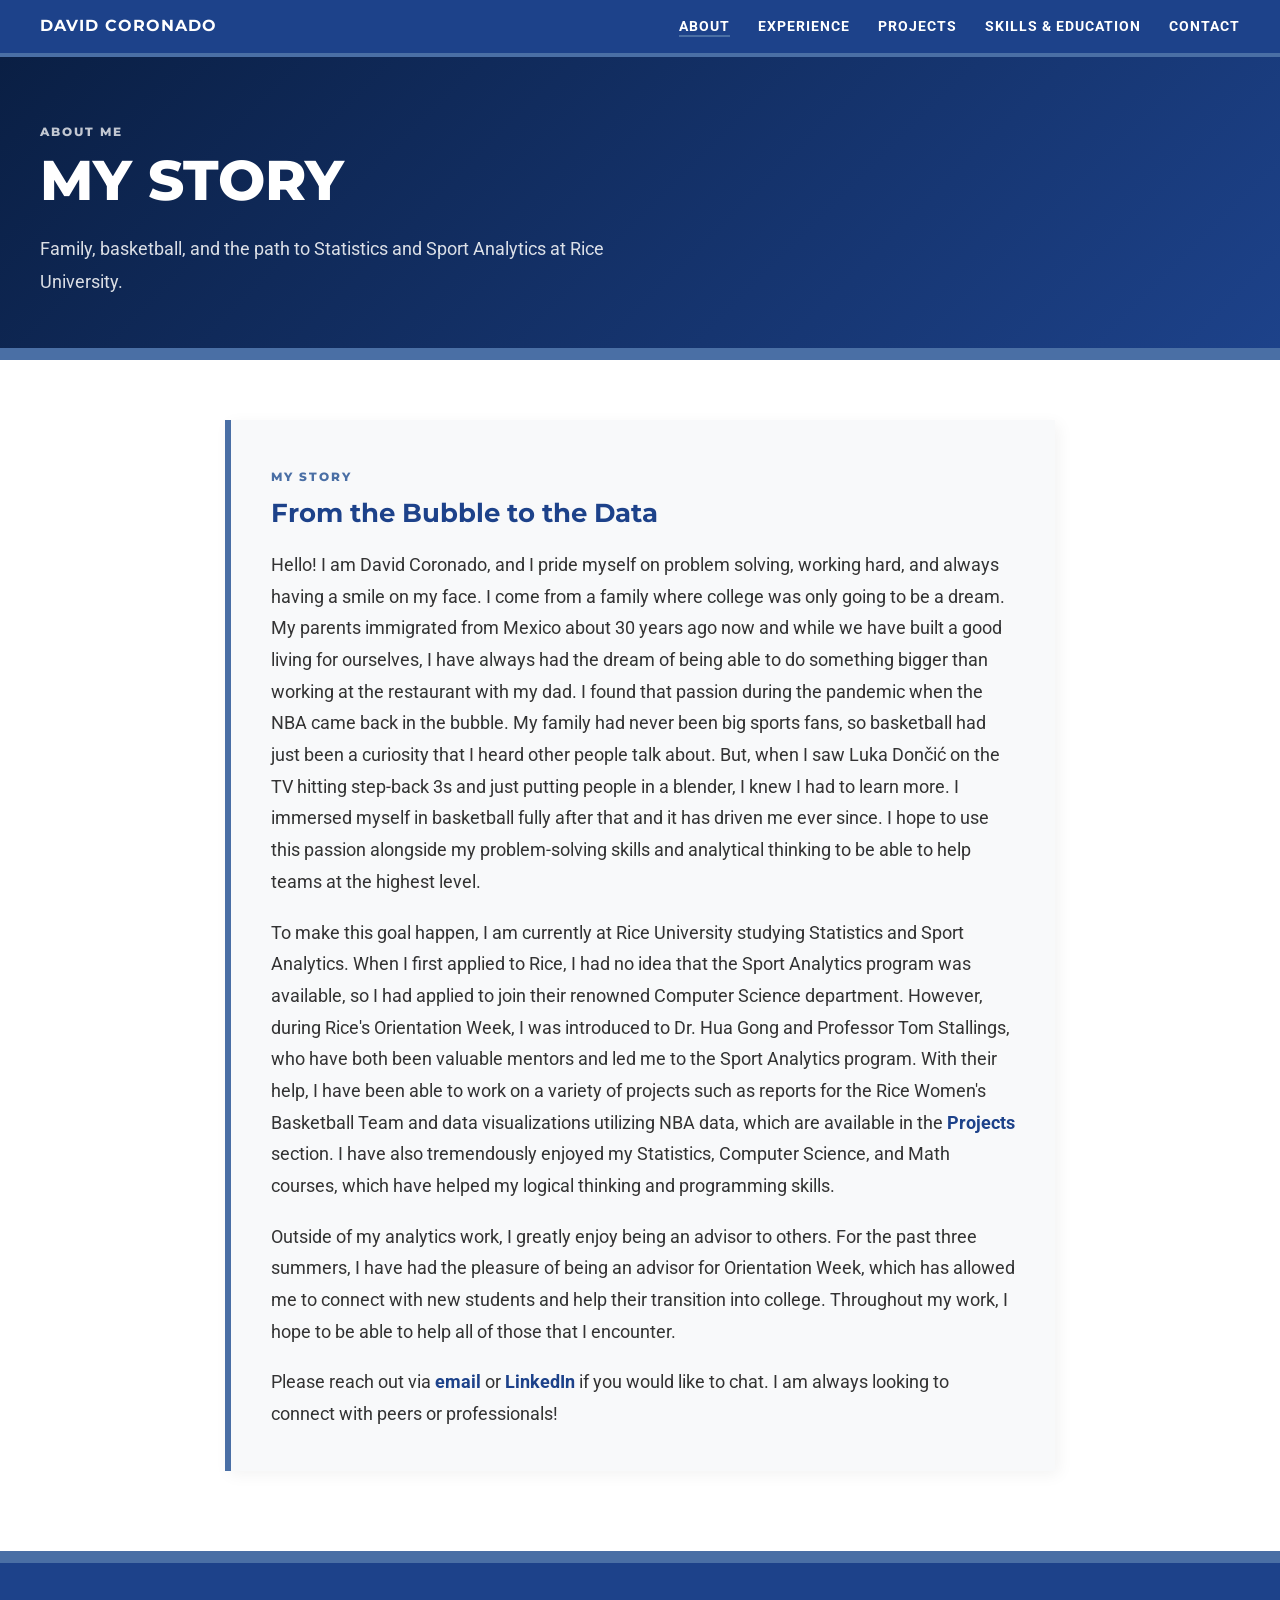
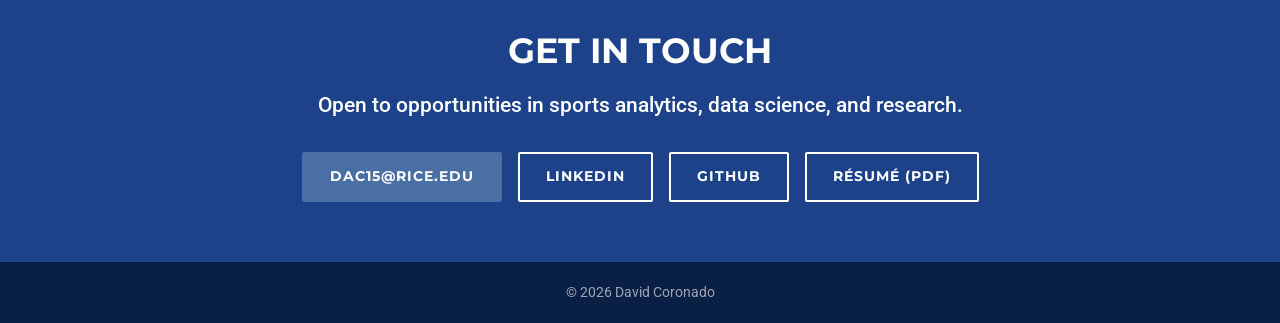
==== commit e40f3a2b: "Fix review issues and make RUPD embed click-to-load - Remove links to the now-private Spurs² team re" ====
--- a/about.html
+++ b/about.html
@@ -54,7 +54,7 @@
                 To make this goal happen, I am currently at Rice University studying Statistics and Sport Analytics. When I first applied to Rice, I had no idea that the Sport Analytics program was available, so I had applied to join their renowned Computer Science department. However, during Rice's Orientation Week, I was introduced to Dr. Hua Gong and Professor Tom Stallings, who have both been valuable mentors and led me to the Sport Analytics program. With their help, I have been able to work on a variety of projects such as reports for the Rice Women's Basketball Team and data visualizations utilizing NBA data, which are available in the <a href="projects.html">Projects</a> section. I have also tremendously enjoyed my Statistics, Computer Science, and Math courses, which have helped my logical thinking and programming skills.
             </p>
             <p>
-                Outside of my analytics work, I greatly enjoy being an advisor to others. This past summer, I had the pleasure of being an advisor for Orientation Week, which allowed me to connect with new students and help their transition into college. Throughout my work, I hope to be able to help all of those that I encounter.
+                Outside of my analytics work, I greatly enjoy being an advisor to others. For the past three summers, I have had the pleasure of being an advisor for Orientation Week, which has allowed me to connect with new students and help their transition into college. Throughout my work, I hope to be able to help all of those that I encounter.
             </p>
             <p>
                 Please reach out via <a href="mailto:dac15@rice.edu">email</a> or <a href="https://www.linkedin.com/in/david-coronado-189642289" target="_blank" rel="noopener">LinkedIn</a> if you would like to chat. I am always looking to connect with peers or professionals!
